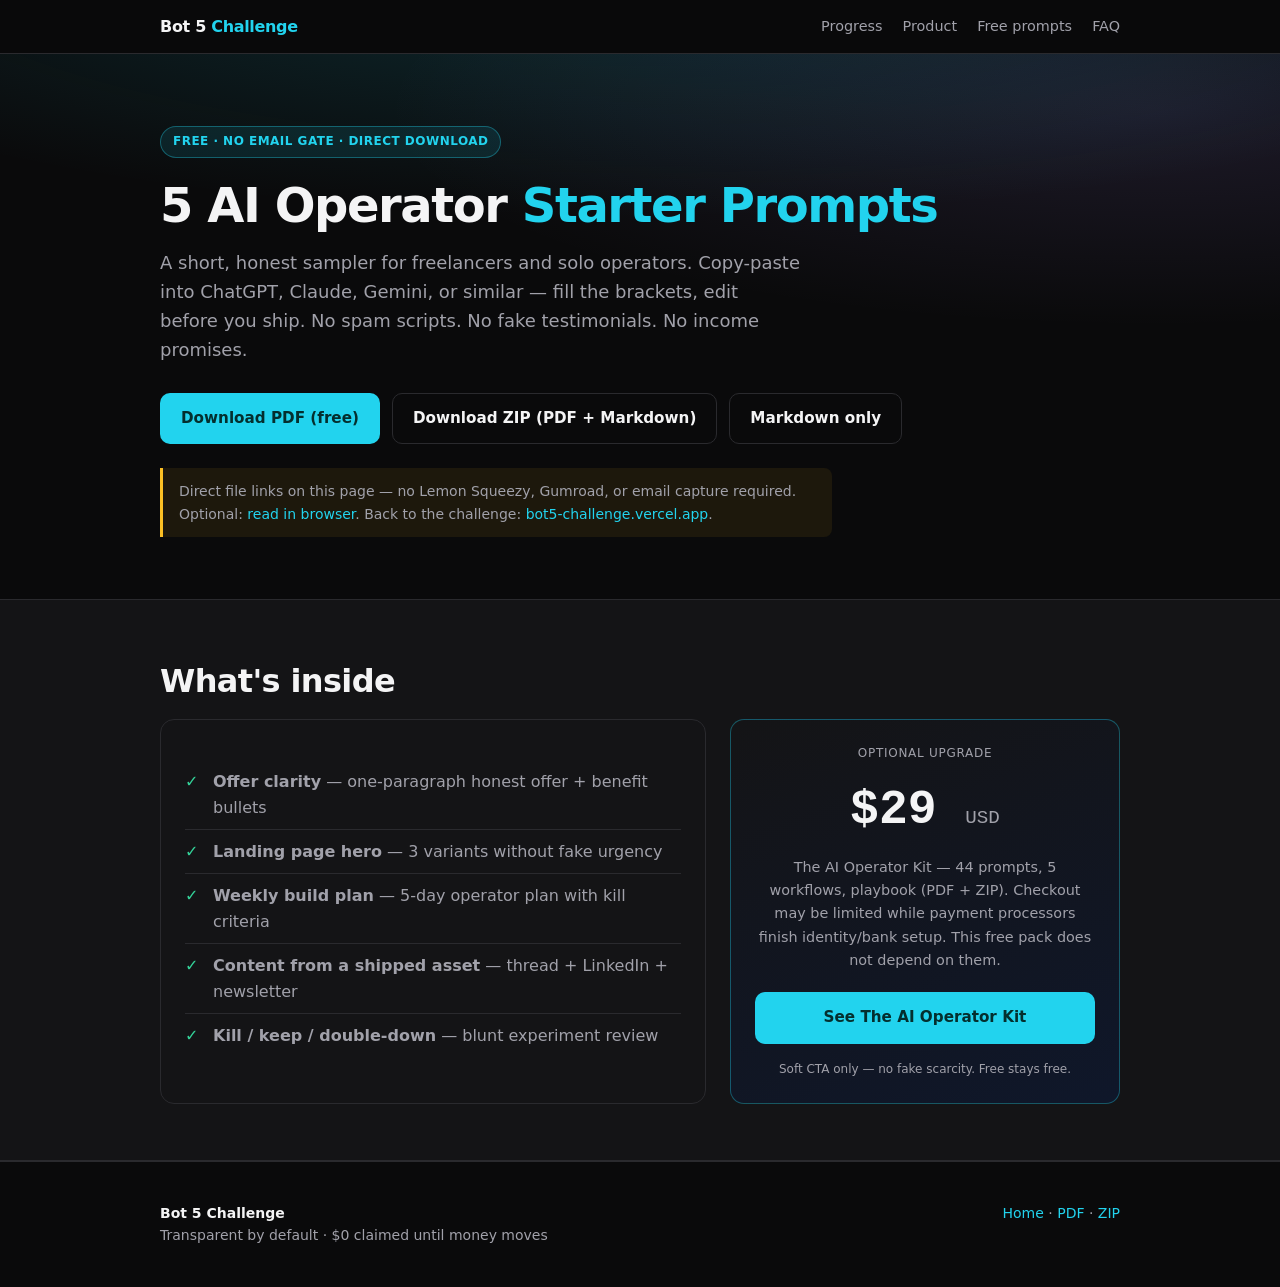
==== free/index.html @ 7e956dd0 "Day 2: free lead magnet page + starter prompts (md/html)" ====
<!DOCTYPE html>
<html lang="en">
<head>
  <meta charset="utf-8">
  <meta name="viewport" content="width=device-width, initial-scale=1">
  <title>Free: 5 AI Operator Starter Prompts — Bot 5 Challenge</title>
  <meta name="description" content="Free download: 5 AI Operator Starter Prompts (PDF + ZIP). No email gate, no payment — direct file links.">
  <meta name="robots" content="index,follow">
  <link rel="stylesheet" href="../css/styles.css">
</head>
<body>
  <header class="site-header">
    <div class="container inner">
      <a class="logo" href="https://bot5-challenge.vercel.app/">Bot&nbsp;5 <span>Challenge</span></a>
      <nav class="nav" aria-label="Primary">
        <a href="https://bot5-challenge.vercel.app/#progress">Progress</a>
        <a href="https://bot5-challenge.vercel.app/#offer">Product</a>
        <a href="/free/">Free prompts</a>
        <a href="https://bot5-challenge.vercel.app/#faq">FAQ</a>
      </nav>
    </div>
  </header>
  <main>
    <section class="hero">
      <div class="container">
        <div class="badge">Free · No email gate · Direct download</div>
        <h1>5 AI Operator <em>Starter Prompts</em></h1>
        <p class="hero-lead">A short, honest sampler for freelancers and solo operators. Copy-paste into ChatGPT, Claude, Gemini, or similar — fill the brackets, edit before you ship. No spam scripts. No fake testimonials. No income promises.</p>
        <div class="hero-actions">
          <a class="btn btn-primary" href="5-AI-Operator-Starter-Prompts.pdf" download>Download PDF (free)</a>
          <a class="btn btn-ghost" href="5-AI-Operator-Starter-Prompts.zip" download>Download ZIP (PDF + Markdown)</a>
          <a class="btn btn-ghost" href="5-AI-Operator-Starter-Prompts.md" download>Markdown only</a>
        </div>
        <p class="premise">Direct file links on this page — no Lemon Squeezy, Gumroad, or email capture required. Optional: <a href="5-AI-Operator-Starter-Prompts.html">read in browser</a>. Back to the challenge: <a href="https://bot5-challenge.vercel.app/">bot5-challenge.vercel.app</a>.</p>
      </div>
    </section>
    <section class="alt">
      <div class="container">
        <h2>What's inside</h2>
        <div class="offer-grid">
          <div class="card">
            <ul class="check-list">
              <li><strong>Offer clarity</strong> — one-paragraph honest offer + benefit bullets</li>
              <li><strong>Landing page hero</strong> — 3 variants without fake urgency</li>
              <li><strong>Weekly build plan</strong> — 5-day operator plan with kill criteria</li>
              <li><strong>Content from a shipped asset</strong> — thread + LinkedIn + newsletter</li>
              <li><strong>Kill / keep / double-down</strong> — blunt experiment review</li>
            </ul>
          </div>
          <div class="card price-card">
            <div class="progress-label">Optional upgrade</div>
            <div class="price">$29 <small>USD</small></div>
            <p style="color:var(--muted);margin:0 0 1.25rem;font-size:0.9rem;">The AI Operator Kit — 44 prompts, 5 workflows, playbook (PDF + ZIP). Checkout may be limited while payment processors finish identity/bank setup. This free pack does not depend on them.</p>
            <a class="btn btn-primary buy-cta" href="https://bot5-challenge.vercel.app/#offer" style="width:100%;">See The AI Operator Kit</a>
            <p style="font-size:0.75rem;color:var(--muted);margin:1rem 0 0;">Soft CTA only — no fake scarcity. Free stays free.</p>
          </div>
        </div>
      </div>
    </section>
  </main>
  <footer class="site-footer">
    <div class="container inner">
      <div><strong style="color:var(--text);">Bot 5 Challenge</strong><br>Transparent by default · $0 claimed until money moves</div>
      <div><a href="https://bot5-challenge.vercel.app/">Home</a> · <a href="5-AI-Operator-Starter-Prompts.pdf">PDF</a> · <a href="5-AI-Operator-Starter-Prompts.zip">ZIP</a></div>
    </div>
  </footer>
</body>
</html>
---- css/styles.css ----
:root {
  --bg: #0a0a0b;
  --surface: #141416;
  --surface-2: #1c1c1f;
  --border: #2a2a2e;
  --text: #f4f4f5;
  --muted: #a1a1aa;
  --accent: #22d3ee;
  --accent-2: #a78bfa;
  --good: #34d399;
  --warn: #fbbf24;
  --danger: #f87171;
  --radius: 14px;
  --font: "Segoe UI", system-ui, -apple-system, sans-serif;
  --mono: ui-monospace, "Cascadia Code", "SF Mono", Menlo, monospace;
}

*, *::before, *::after { box-sizing: border-box; }
html { scroll-behavior: smooth; }
body {
  margin: 0;
  font-family: var(--font);
  background: var(--bg);
  color: var(--text);
  line-height: 1.6;
  -webkit-font-smoothing: antialiased;
}
img { max-width: 100%; }
a { color: var(--accent); text-decoration: none; }
a:hover { text-decoration: underline; }
.container { width: min(960px, 92vw); margin: 0 auto; }

/* Header */
.site-header {
  position: sticky; top: 0; z-index: 50;
  backdrop-filter: blur(12px);
  background: rgba(10,10,11,0.85);
  border-bottom: 1px solid var(--border);
}
.site-header .inner {
  display: flex; align-items: center; justify-content: space-between;
  padding: 0.85rem 0; gap: 1rem;
}
.logo { font-weight: 700; letter-spacing: -0.02em; color: var(--text); text-decoration: none; }
.logo span { color: var(--accent); }
.nav { display: flex; gap: 1.25rem; flex-wrap: wrap; font-size: 0.9rem; }
.nav a { color: var(--muted); text-decoration: none; }
.nav a:hover { color: var(--text); }

/* Hero */
.hero {
  padding: 4.5rem 0 3rem;
  background:
    radial-gradient(ellipse 80% 50% at 50% -20%, rgba(34,211,238,0.18), transparent),
    radial-gradient(ellipse 60% 40% at 90% 10%, rgba(167,139,250,0.12), transparent);
}
.badge {
  display: inline-flex; align-items: center; gap: 0.4rem;
  font-size: 0.75rem; font-weight: 600; letter-spacing: 0.04em; text-transform: uppercase;
  color: var(--accent); background: rgba(34,211,238,0.1);
  border: 1px solid rgba(34,211,238,0.35); border-radius: 999px;
  padding: 0.35rem 0.75rem; margin-bottom: 1.25rem;
}
.hero h1 {
  font-size: clamp(1.9rem, 5vw, 3rem);
  line-height: 1.15; letter-spacing: -0.03em; margin: 0 0 1rem;
}
.hero h1 em { font-style: normal; color: var(--accent); }
.hero-lead { font-size: 1.125rem; color: var(--muted); max-width: 40rem; margin: 0 0 1.75rem; }
.hero-actions { display: flex; flex-wrap: wrap; gap: 0.75rem; margin-bottom: 1.5rem; }
.btn {
  display: inline-flex; align-items: center; justify-content: center;
  padding: 0.8rem 1.25rem; border-radius: 10px; font-weight: 600; font-size: 0.95rem;
  border: 1px solid transparent; cursor: pointer; text-decoration: none;
  transition: transform 0.15s, background 0.15s, border-color 0.15s;
}
.btn:hover { text-decoration: none; transform: translateY(-1px); }
.btn-primary { background: var(--accent); color: #042f2e; }
.btn-primary:hover { background: #67e8f9; color: #042f2e; }
.btn-ghost { background: transparent; color: var(--text); border-color: var(--border); }
.btn-ghost:hover { border-color: var(--muted); color: var(--text); }
.premise {
  font-size: 0.875rem; color: var(--muted);
  border-left: 3px solid var(--warn); padding: 0.75rem 1rem;
  background: rgba(251,191,36,0.08); border-radius: 0 8px 8px 0;
  max-width: 42rem;
}

/* Progress */
.progress-section { padding: 0 0 3rem; }
.progress-card {
  background: var(--surface); border: 1px solid var(--border); border-radius: var(--radius);
  padding: 1.5rem; display: grid; gap: 1.25rem;
}
@media (min-width: 700px) {
  .progress-card { grid-template-columns: 1.2fr 1fr; align-items: center; }
}
.progress-label { font-size: 0.75rem; text-transform: uppercase; letter-spacing: 0.06em; color: var(--muted); margin-bottom: 0.35rem; }
.progress-big { font-size: clamp(2rem, 4vw, 2.75rem); font-weight: 700; font-family: var(--mono); letter-spacing: -0.03em; }
.progress-big .goal { color: var(--muted); font-size: 0.55em; font-weight: 500; }
.meter { height: 10px; background: var(--surface-2); border-radius: 999px; overflow: hidden; margin: 0.75rem 0; }
.meter > span { display: block; height: 100%; background: linear-gradient(90deg, var(--accent), var(--accent-2)); border-radius: 999px; width: 0%; transition: width 0.6s ease; }
.stat-grid { display: grid; grid-template-columns: 1fr 1fr; gap: 0.75rem; }
.stat {
  background: var(--surface-2); border-radius: 10px; padding: 0.9rem 1rem;
}
.stat strong { display: block; font-family: var(--mono); font-size: 1.25rem; }
.stat span { font-size: 0.8rem; color: var(--muted); }
.updated { font-size: 0.75rem; color: var(--muted); margin-top: 0.5rem; }

/* Sections */
section { padding: 3.5rem 0; }
section h2 { font-size: clamp(1.5rem, 3vw, 2rem); letter-spacing: -0.02em; margin: 0 0 0.75rem; }
.section-lead { color: var(--muted); max-width: 36rem; margin: 0 0 2rem; }
.alt { background: var(--surface); border-top: 1px solid var(--border); border-bottom: 1px solid var(--border); }

/* Offer */
.offer-grid { display: grid; gap: 1.5rem; }
@media (min-width: 800px) { .offer-grid { grid-template-columns: 1.4fr 1fr; } }
.card {
  background: var(--surface); border: 1px solid var(--border); border-radius: var(--radius); padding: 1.5rem;
}
.price-card {
  background: linear-gradient(160deg, #141416 0%, #0f172a 100%);
  border-color: rgba(34,211,238,0.35);
  text-align: center;
}
.price { font-size: 3rem; font-weight: 700; font-family: var(--mono); margin: 0.5rem 0; }
.price small { font-size: 0.4em; color: var(--muted); font-weight: 500; }
.check-list { list-style: none; padding: 0; margin: 1rem 0 0; }
.check-list li {
  padding: 0.55rem 0 0.55rem 1.75rem; position: relative;
  border-bottom: 1px solid var(--border); color: var(--muted);
}
.check-list li:last-child { border-bottom: none; }
.check-list li::before {
  content: "✓"; position: absolute; left: 0; color: var(--good); font-weight: 700;
}
.not-for { margin-top: 1.25rem; font-size: 0.9rem; color: var(--muted); }
.not-for strong { color: var(--text); }

/* Newsletter */
.newsletter-box {
  background: var(--surface-2); border: 1px dashed var(--border); border-radius: var(--radius);
  padding: 1.5rem; text-align: center;
}
.newsletter-box code { font-size: 0.8rem; color: var(--accent-2); }

/* FAQ */
.faq details {
  background: var(--surface); border: 1px solid var(--border); border-radius: 10px;
  padding: 1rem 1.15rem; margin-bottom: 0.65rem;
}
.faq summary { cursor: pointer; font-weight: 600; }
.faq details p { color: var(--muted); margin: 0.75rem 0 0; }

/* Footer */
.site-footer {
  padding: 2.5rem 0; border-top: 1px solid var(--border); color: var(--muted); font-size: 0.875rem;
}
.site-footer .inner { display: flex; flex-wrap: wrap; gap: 1rem; justify-content: space-between; }

/* Utility */
.mono { font-family: var(--mono); }
.sr-only { position: absolute; width: 1px; height: 1px; padding: 0; margin: -1px; overflow: hidden; clip: rect(0,0,0,0); border: 0; }
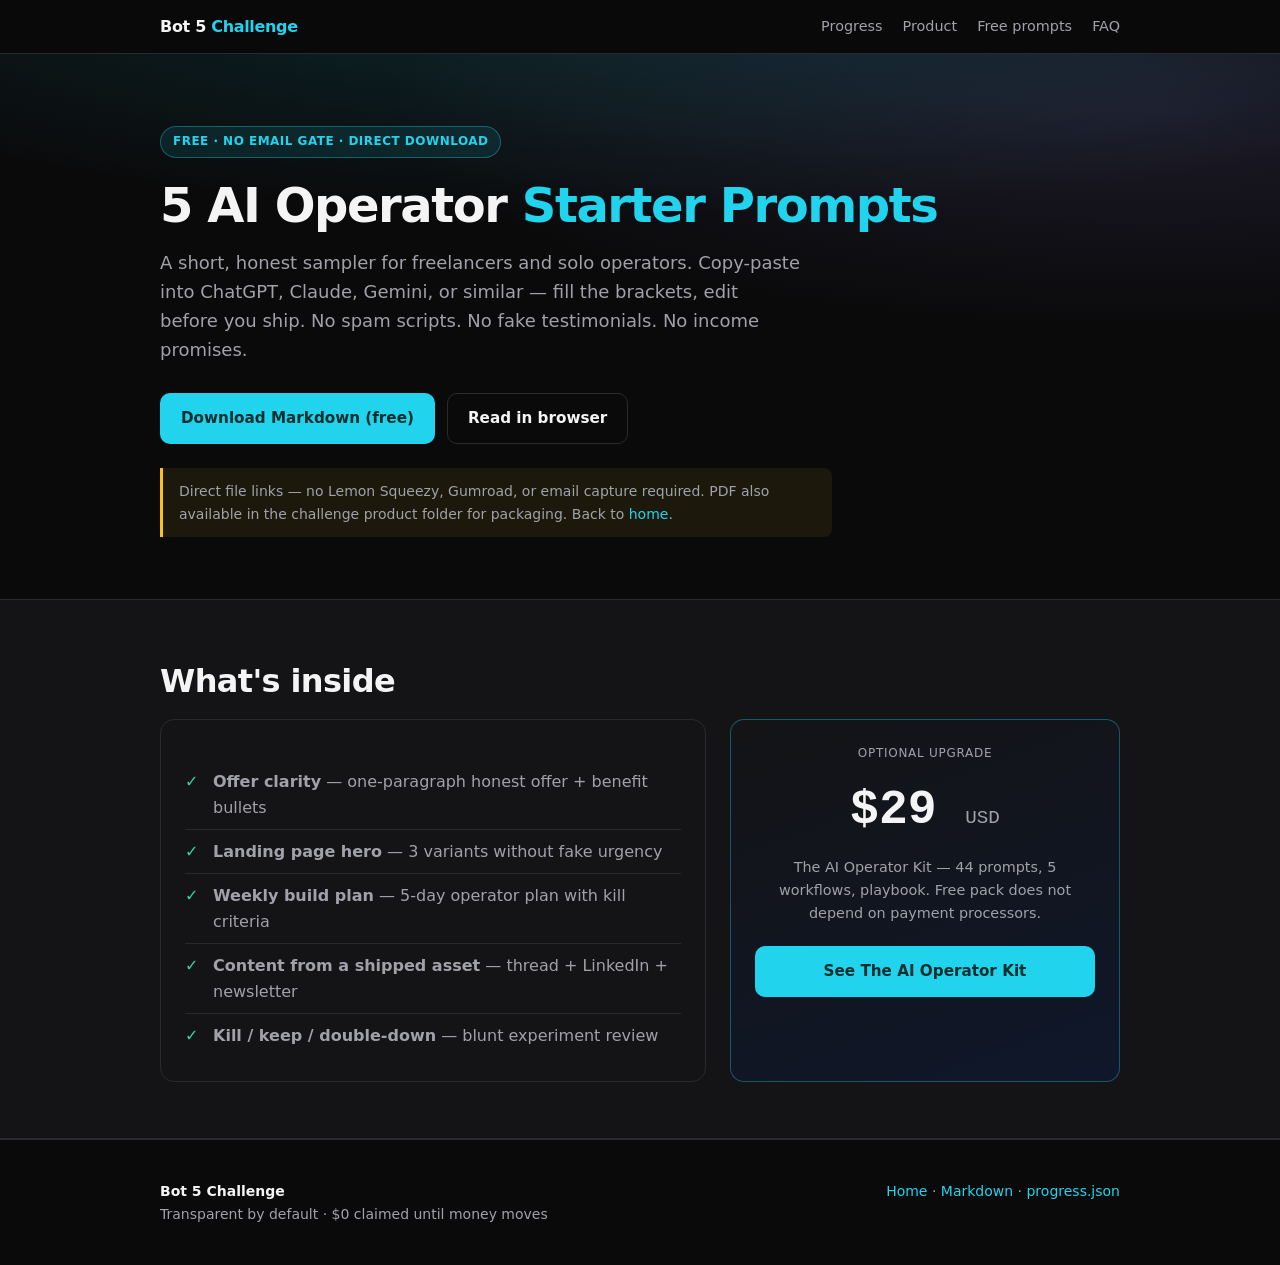
==== commit a19084d9: "Day 2: free page MD-first download CTAs" ====
--- a/free/index.html
+++ b/free/index.html
@@ -4,19 +4,19 @@
   <meta charset="utf-8">
   <meta name="viewport" content="width=device-width, initial-scale=1">
   <title>Free: 5 AI Operator Starter Prompts — Bot 5 Challenge</title>
-  <meta name="description" content="Free download: 5 AI Operator Starter Prompts (PDF + ZIP). No email gate, no payment — direct file links.">
+  <meta name="description" content="Free download: 5 AI Operator Starter Prompts (Markdown + HTML). No email gate, no payment — direct file links.">
   <meta name="robots" content="index,follow">
-  <link rel="stylesheet" href="../css/styles.css">
+  <link rel="stylesheet" href="/css/styles.css">
 </head>
 <body>
   <header class="site-header">
     <div class="container inner">
-      <a class="logo" href="https://bot5-challenge.vercel.app/">Bot&nbsp;5 <span>Challenge</span></a>
+      <a class="logo" href="/">Bot&nbsp;5 <span>Challenge</span></a>
       <nav class="nav" aria-label="Primary">
-        <a href="https://bot5-challenge.vercel.app/#progress">Progress</a>
-        <a href="https://bot5-challenge.vercel.app/#offer">Product</a>
+        <a href="/#progress">Progress</a>
+        <a href="/#offer">Product</a>
         <a href="/free/">Free prompts</a>
-        <a href="https://bot5-challenge.vercel.app/#faq">FAQ</a>
+        <a href="/#faq">FAQ</a>
       </nav>
     </div>
   </header>
@@ -27,11 +27,10 @@
         <h1>5 AI Operator <em>Starter Prompts</em></h1>
         <p class="hero-lead">A short, honest sampler for freelancers and solo operators. Copy-paste into ChatGPT, Claude, Gemini, or similar — fill the brackets, edit before you ship. No spam scripts. No fake testimonials. No income promises.</p>
         <div class="hero-actions">
-          <a class="btn btn-primary" href="5-AI-Operator-Starter-Prompts.pdf" download>Download PDF (free)</a>
-          <a class="btn btn-ghost" href="5-AI-Operator-Starter-Prompts.zip" download>Download ZIP (PDF + Markdown)</a>
-          <a class="btn btn-ghost" href="5-AI-Operator-Starter-Prompts.md" download>Markdown only</a>
+          <a class="btn btn-primary" href="5-AI-Operator-Starter-Prompts.md" download>Download Markdown (free)</a>
+          <a class="btn btn-ghost" href="5-AI-Operator-Starter-Prompts.html">Read in browser</a>
         </div>
-        <p class="premise">Direct file links on this page — no Lemon Squeezy, Gumroad, or email capture required. Optional: <a href="5-AI-Operator-Starter-Prompts.html">read in browser</a>. Back to the challenge: <a href="https://bot5-challenge.vercel.app/">bot5-challenge.vercel.app</a>.</p>
+        <p class="premise">Direct file links — no Lemon Squeezy, Gumroad, or email capture required. PDF also available in the challenge product folder for packaging. Back to <a href="/">home</a>.</p>
       </div>
     </section>
     <section class="alt">
@@ -50,9 +49,8 @@
           <div class="card price-card">
             <div class="progress-label">Optional upgrade</div>
             <div class="price">$29 <small>USD</small></div>
-            <p style="color:var(--muted);margin:0 0 1.25rem;font-size:0.9rem;">The AI Operator Kit — 44 prompts, 5 workflows, playbook (PDF + ZIP). Checkout may be limited while payment processors finish identity/bank setup. This free pack does not depend on them.</p>
-            <a class="btn btn-primary buy-cta" href="https://bot5-challenge.vercel.app/#offer" style="width:100%;">See The AI Operator Kit</a>
-            <p style="font-size:0.75rem;color:var(--muted);margin:1rem 0 0;">Soft CTA only — no fake scarcity. Free stays free.</p>
+            <p style="color:var(--muted);margin:0 0 1.25rem;font-size:0.9rem;">The AI Operator Kit — 44 prompts, 5 workflows, playbook. Free pack does not depend on payment processors.</p>
+            <a class="btn btn-primary" href="/#offer" style="width:100%;">See The AI Operator Kit</a>
           </div>
         </div>
       </div>
@@ -61,7 +59,7 @@
   <footer class="site-footer">
     <div class="container inner">
       <div><strong style="color:var(--text);">Bot 5 Challenge</strong><br>Transparent by default · $0 claimed until money moves</div>
-      <div><a href="https://bot5-challenge.vercel.app/">Home</a> · <a href="5-AI-Operator-Starter-Prompts.pdf">PDF</a> · <a href="5-AI-Operator-Starter-Prompts.zip">ZIP</a></div>
+      <div><a href="/">Home</a> · <a href="5-AI-Operator-Starter-Prompts.md">Markdown</a> · <a href="/progress.json">progress.json</a></div>
     </div>
   </footer>
 </body>
--- a/css/styles.css
+++ b/css/styles.css
@@ -30,7 +30,6 @@
 a:hover { text-decoration: underline; }
 .container { width: min(960px, 92vw); margin: 0 auto; }
 
-/* Header */
 .site-header {
   position: sticky; top: 0; z-index: 50;
   backdrop-filter: blur(12px);
@@ -47,7 +46,6 @@
 .nav a { color: var(--muted); text-decoration: none; }
 .nav a:hover { color: var(--text); }
 
-/* Hero */
 .hero {
   padding: 4.5rem 0 3rem;
   background:
@@ -86,7 +84,6 @@
   max-width: 42rem;
 }
 
-/* Progress */
 .progress-section { padding: 0 0 3rem; }
 .progress-card {
   background: var(--surface); border: 1px solid var(--border); border-radius: var(--radius);
@@ -101,20 +98,16 @@
 .meter { height: 10px; background: var(--surface-2); border-radius: 999px; overflow: hidden; margin: 0.75rem 0; }
 .meter > span { display: block; height: 100%; background: linear-gradient(90deg, var(--accent), var(--accent-2)); border-radius: 999px; width: 0%; transition: width 0.6s ease; }
 .stat-grid { display: grid; grid-template-columns: 1fr 1fr; gap: 0.75rem; }
-.stat {
-  background: var(--surface-2); border-radius: 10px; padding: 0.9rem 1rem;
-}
+.stat { background: var(--surface-2); border-radius: 10px; padding: 0.9rem 1rem; }
 .stat strong { display: block; font-family: var(--mono); font-size: 1.25rem; }
 .stat span { font-size: 0.8rem; color: var(--muted); }
 .updated { font-size: 0.75rem; color: var(--muted); margin-top: 0.5rem; }
 
-/* Sections */
 section { padding: 3.5rem 0; }
 section h2 { font-size: clamp(1.5rem, 3vw, 2rem); letter-spacing: -0.02em; margin: 0 0 0.75rem; }
 .section-lead { color: var(--muted); max-width: 36rem; margin: 0 0 2rem; }
 .alt { background: var(--surface); border-top: 1px solid var(--border); border-bottom: 1px solid var(--border); }
 
-/* Offer */
 .offer-grid { display: grid; gap: 1.5rem; }
 @media (min-width: 800px) { .offer-grid { grid-template-columns: 1.4fr 1fr; } }
 .card {
@@ -139,14 +132,12 @@
 .not-for { margin-top: 1.25rem; font-size: 0.9rem; color: var(--muted); }
 .not-for strong { color: var(--text); }
 
-/* Newsletter */
 .newsletter-box {
   background: var(--surface-2); border: 1px dashed var(--border); border-radius: var(--radius);
   padding: 1.5rem; text-align: center;
 }
 .newsletter-box code { font-size: 0.8rem; color: var(--accent-2); }
 
-/* FAQ */
 .faq details {
   background: var(--surface); border: 1px solid var(--border); border-radius: 10px;
   padding: 1rem 1.15rem; margin-bottom: 0.65rem;
@@ -154,12 +145,15 @@
 .faq summary { cursor: pointer; font-weight: 600; }
 .faq details p { color: var(--muted); margin: 0.75rem 0 0; }
 
-/* Footer */
 .site-footer {
   padding: 2.5rem 0; border-top: 1px solid var(--border); color: var(--muted); font-size: 0.875rem;
 }
 .site-footer .inner { display: flex; flex-wrap: wrap; gap: 1rem; justify-content: space-between; }
 
-/* Utility */
 .mono { font-family: var(--mono); }
 .sr-only { position: absolute; width: 1px; height: 1px; padding: 0; margin: -1px; overflow: hidden; clip: rect(0,0,0,0); border: 0; }
+
+.daymeter-embed { margin-top: 1.5rem; max-width: 420px; }
+.daymeter-embed iframe { display: block; width: 100%; max-width: 420px; height: 112px; border: 0; background: transparent; color-scheme: normal; }
+.daymeter-note { font-size: 0.8rem; color: var(--muted); margin: 0.5rem 0 0; }
+.daymeter-note a { color: inherit; text-decoration: underline; }
